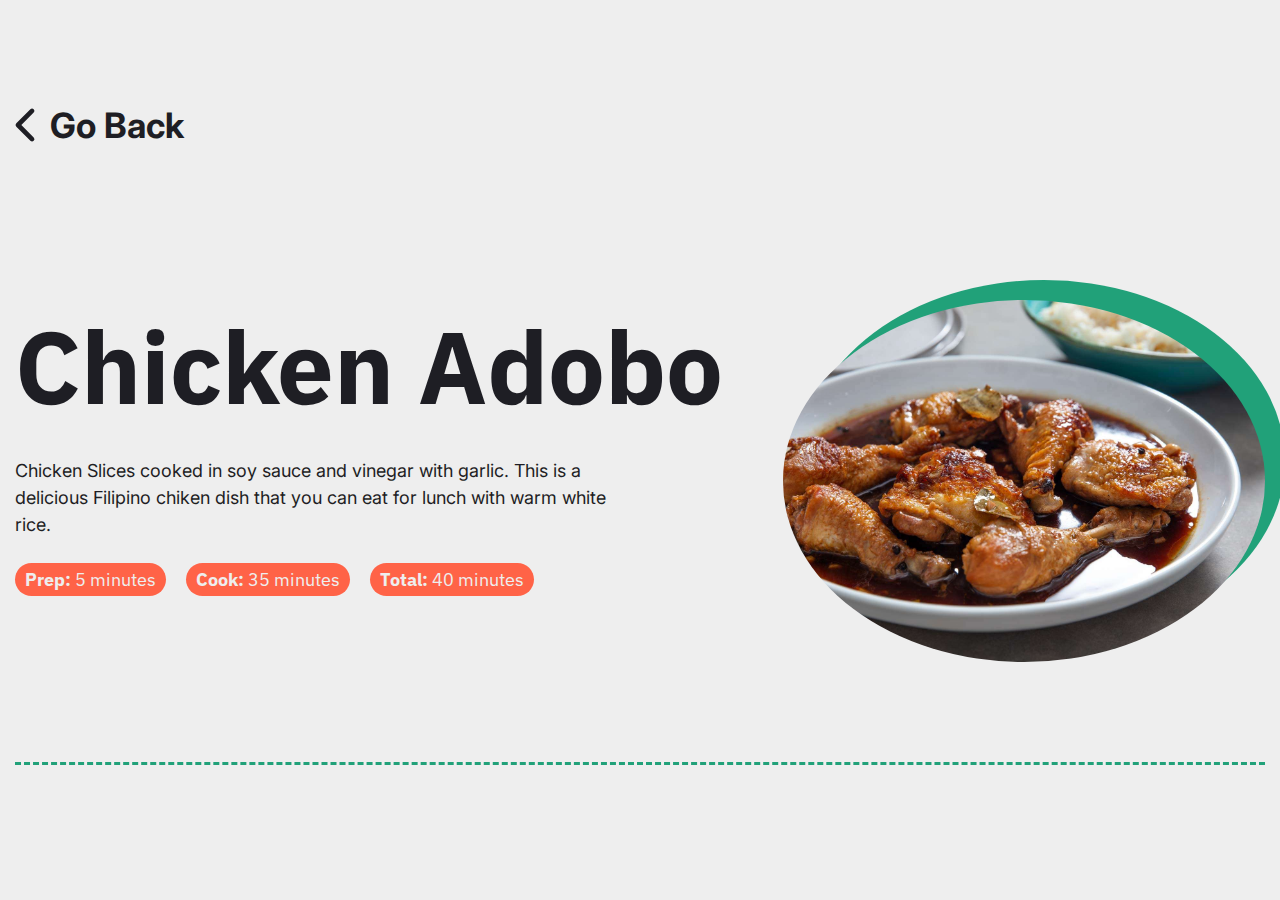
==== recipes/adobo.html @ 6c4349c8 "initial commit" ====
<!DOCTYPE html>
<html lang="en">
  <head>
    <meta charset="UTF-8" />
    <meta name="viewport" content="width=device-width, initial-scale=1.0" />
    <link rel="stylesheet" href="../styles/style.css" />
    <title>Adoboo Recipe - Odin Recipes</title>
  </head>
  <body>
    <main class="h-wrapper">
      <div class="go-home">
        <a href="../index.html"
          ><svg
            xmlns="http://www.w3.org/2000/svg"
            class="ionicon"
            viewBox="0 0 512 512"
          >
            <path
              fill="none"
              stroke="currentColor"
              stroke-linecap="round"
              stroke-linejoin="round"
              stroke-width="48"
              d="M328 112L184 256l144 144"
            />
          </svg>
          Go Back
        </a>
      </div>
      <div class="heading">
        <div class="text-container">
          <h1>Chicken Adobo</h1>
          <p>
            Chicken Slices cooked in soy sauce and vinegar with garlic. This is
            a delicious Filipino chiken dish that you can eat for lunch with
            warm white rice.
          </p>
          <ul class="lables-container">
            <li><span class="text-bold">Prep:</span> 5 minutes</li>
            <li><span class="text-bold">Cook:</span> 35 minutes</li>
            <li><span class="text-bold">Total:</span> 40 minutes</li>
          </ul>
        </div>
        <div class="img-container">
          <picture>
            <source srcset="../assets/adobo.jpg" />
            <img src="../assets/adobo.jpg" alt="adobo" />
          </picture>
        </div>
      </div>
    </main>
  </body>
</html>
---- styles/style.css ----
@import url("https://fonts.googleapis.com/css2?family=IBM+Plex+Sans:wght@400;500;700&family=Inter:wght@400;600&display=swap");

:root {
  --font-size-xs: 1.6rem;
  --font-size-sm: 1.8rem;
  --font-size-md: 3.5rem;
  --font-size-lg: 5rem;
  --font-size-xl: 10.1rem;

  --font-default: "IBM Plex Sans", "Inter", sans-serif;
  --font-inter: "Inter", sans-serif;

  --black: #1e1e24;
  --white: #eeeeee;
  --green: #21a179;
  --red: #ff6347;
}

* {
  margin: 0;
  padding: 0;
  box-sizing: border-box;
}

html {
  font-size: 62.5%;
}

body {
  font-family: var(--font-default);
  font-size: 1.8rem;
  color: var(--black);
  background-color: var(--white);
}

p {
  font-family: var(--font-inter);
  line-height: 1.5;
}

h1 {
  font-size: var(--font-size-xl);
}

ul,
ol {
  list-style: none;
}

.text-bold {
  font-weight: 700;
}

.h-wrapper {
  margin: 10rem 0;
}

.go-home {
  margin: 0 auto 15rem;
  width: 150rem;
}

.go-home a {
  display: flex;
  align-items: center;
  font-family: var(--font-inter);
  font-size: var(--font-size-md);
  font-weight: 700;
  text-decoration: none;
  color: var(--black);
}

.go-home a svg {
  width: 5rem;
  color: var(--black);
}

.heading,
.lables-container {
  display: flex;
}

.heading {
  margin: 0 auto;
  padding-bottom: 10rem;
  width: 125rem;
  border-bottom: 3px dashed var(--green);
}

.text-container > *:not(:last-child) {
  padding-bottom: 2.5rem;
}

.text-container {
  margin-right: 5rem;
}

.text-container p,
.lables-container {
  margin-right: 10rem;
}

.lables-container li {
  margin-right: 2rem;
  padding: 0.5rem 1rem;
  font-size: var(--font-size-sm);
  color: var(--white);
  background-color: var(--red);
  border-radius: 20rem;
}

.img-container {
  position: relative;
  display: block;
  width: 70%;
}

.img-container::before {
  content: "";
  position: absolute;
  top: -2rem;
  left: 2rem;
  background-color: var(--green);
  width: 100%;
  height: 100%;
  border-radius: 100%;
  z-index: -1;
}

.img-container picture img {
  width: 100%;
  vertical-align: middle;
  border-radius: 100%;
}
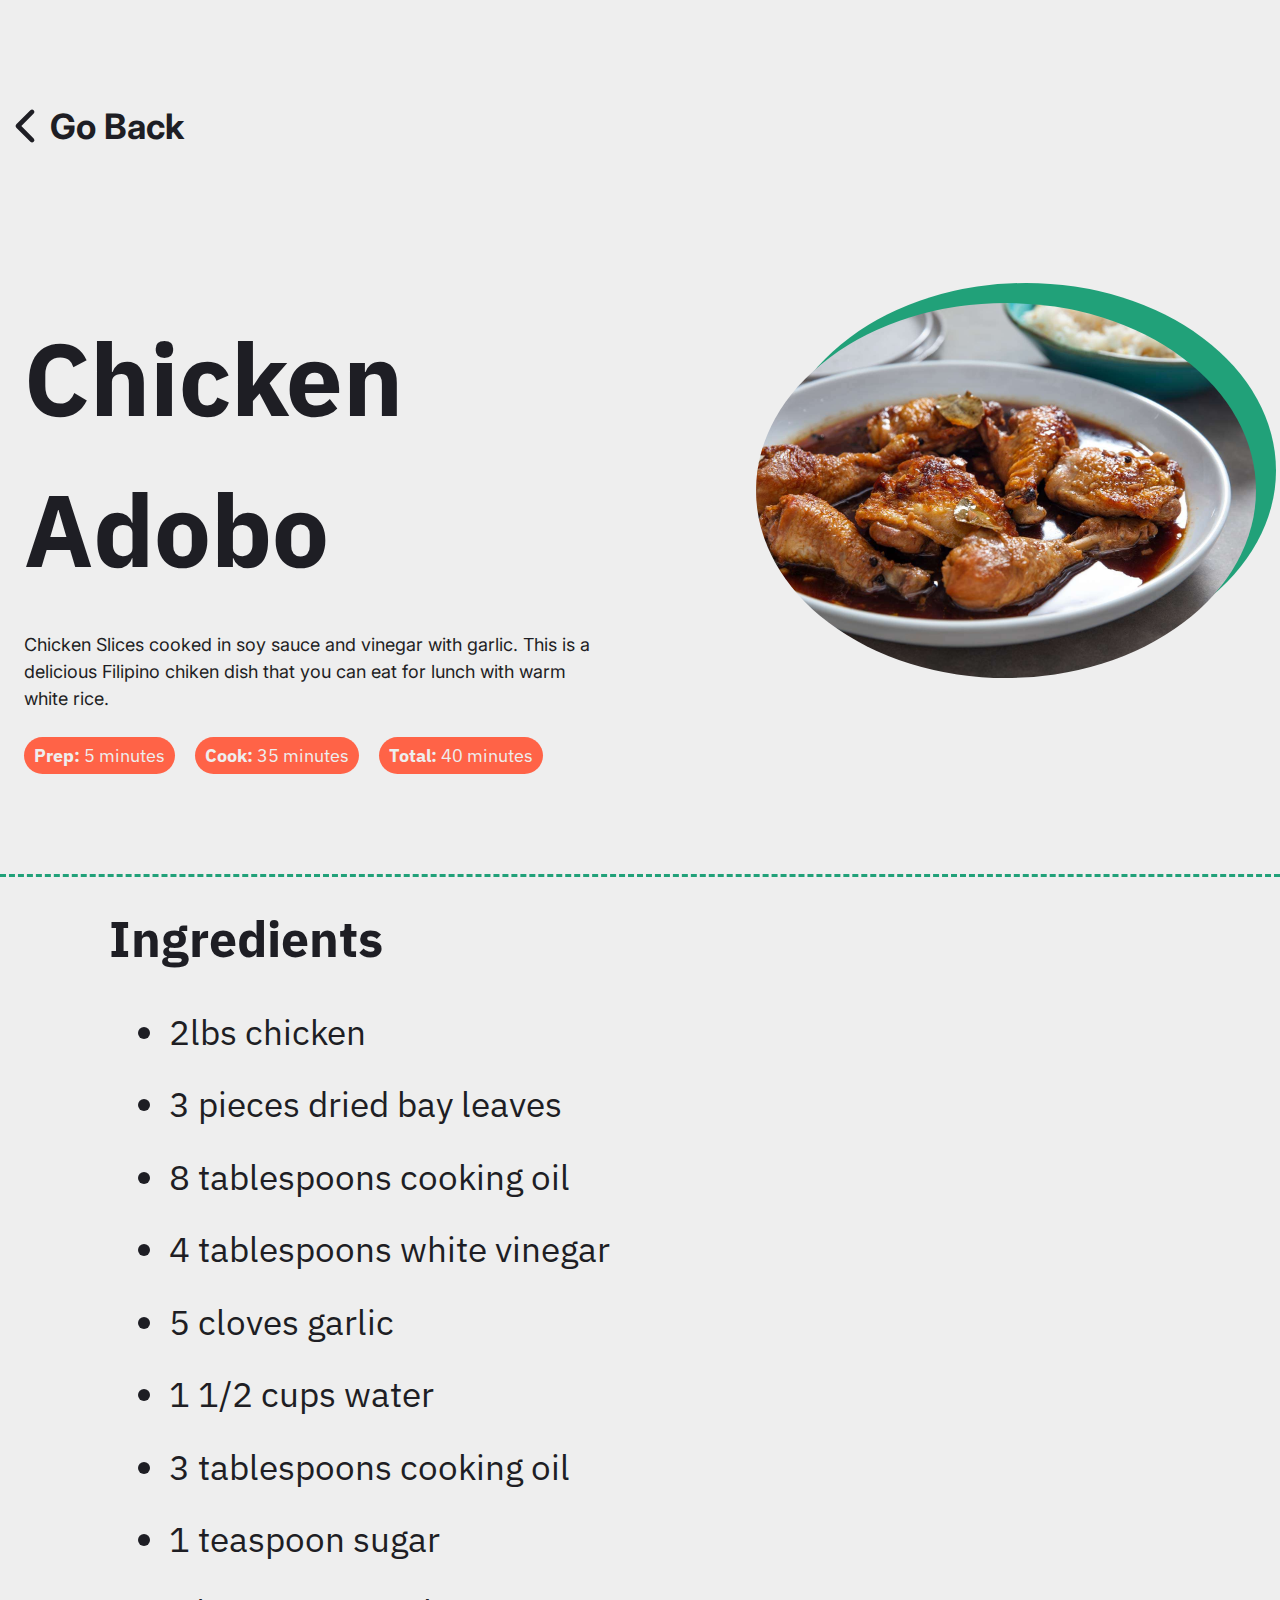
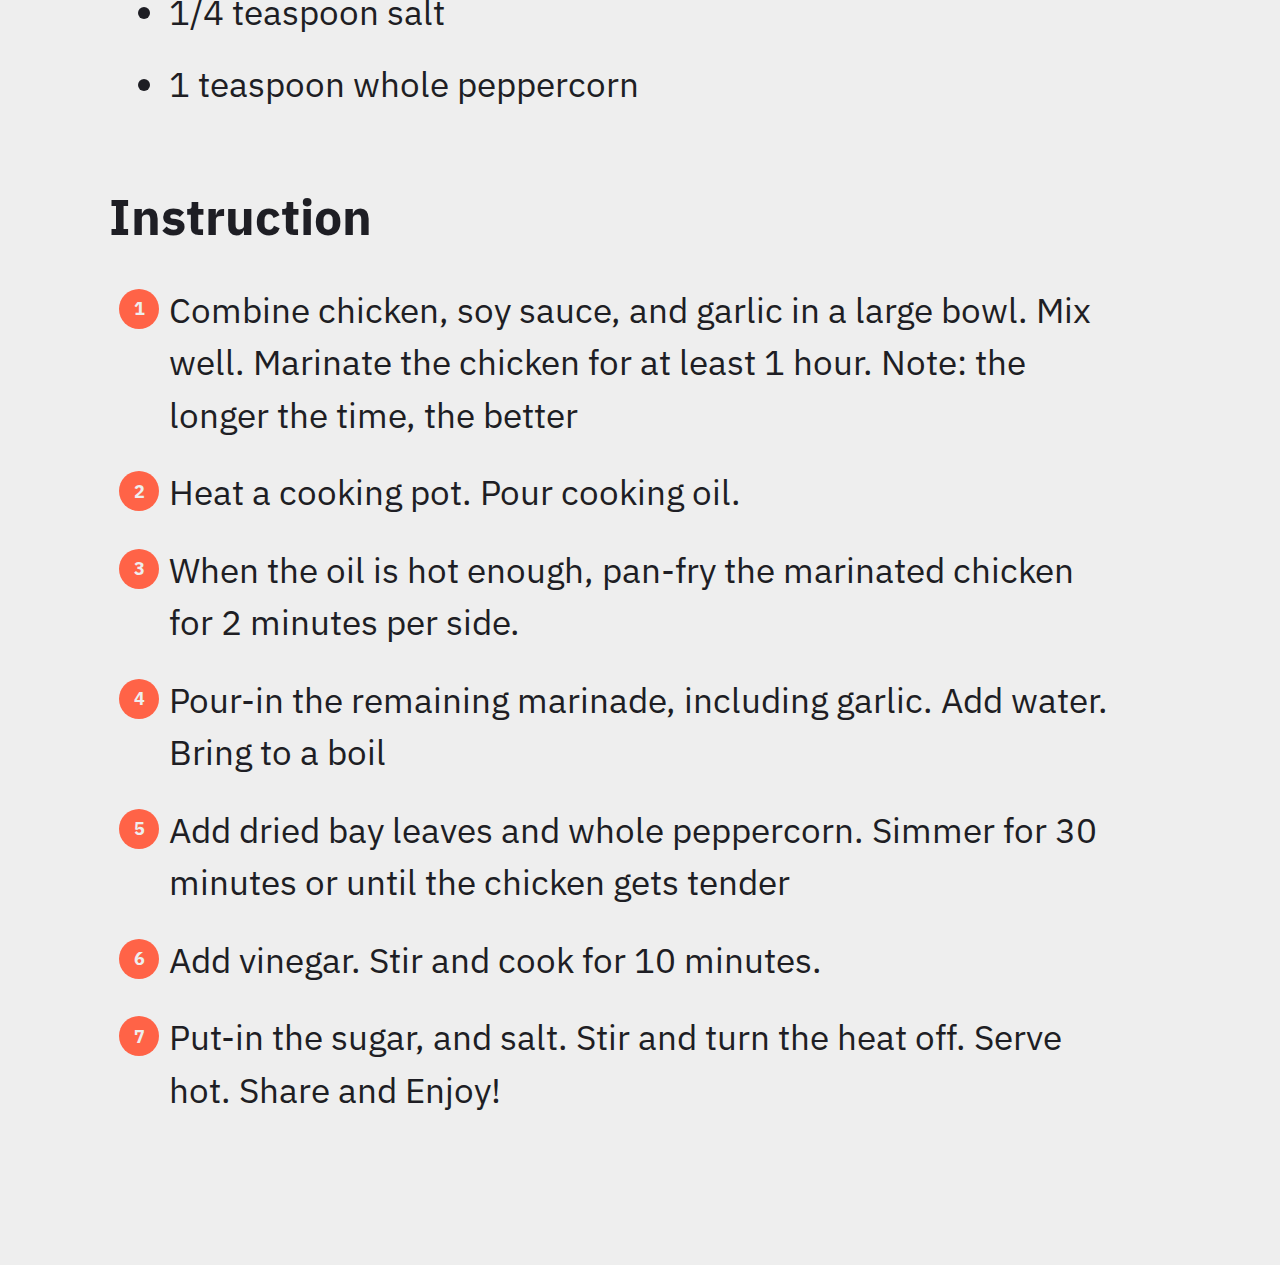
==== commit baf6cd99: "styling recipe pages" ====
--- a/recipes/adobo.html
+++ b/recipes/adobo.html
@@ -4,13 +4,13 @@
     <meta charset="UTF-8" />
     <meta name="viewport" content="width=device-width, initial-scale=1.0" />
     <link rel="stylesheet" href="../styles/style.css" />
-    <title>Adoboo Recipe - Odin Recipes</title>
+    <title>Adobo Recipe - Odin Recipes</title>
   </head>
   <body>
     <main class="h-wrapper">
       <div class="go-home">
-        <a href="../index.html"
-          ><svg
+        <a href="../index.html">
+          <svg
             xmlns="http://www.w3.org/2000/svg"
             class="ionicon"
             viewBox="0 0 512 512"
@@ -48,6 +48,60 @@
           </picture>
         </div>
       </div>
+      <div class="ingredients">
+        <h2>Ingredients</h2>
+        <ul class="ingredients-list">
+          <li>2lbs chicken</li>
+          <li>3 pieces dried bay leaves</li>
+          <li>8 tablespoons cooking oil</li>
+          <li>4 tablespoons white vinegar</li>
+          <li>5 cloves garlic</li>
+          <li>1 1/2 cups water</li>
+          <li>3 tablespoons cooking oil</li>
+          <li>1 teaspoon sugar</li>
+          <li>1/4 teaspoon salt</li>
+          <li>1 teaspoon whole peppercorn</li>
+        </ul>
+      </div>
+      <div class="instruction">
+        <h2>Instruction</h2>
+        <ul class="instruction-list">
+          <li>
+            <span class="numbering">1</span>
+            Combine chicken, soy sauce, and garlic in a large bowl. Mix well.
+            Marinate the chicken for at least 1 hour. Note: the longer the time,
+            the better
+          </li>
+          <li>
+            <span class="numbering">2</span>
+            Heat a cooking pot. Pour cooking oil.
+          </li>
+          <li>
+            <span class="numbering">3</span>
+            When the oil is hot enough, pan-fry the marinated chicken for 2
+            minutes per side.
+          </li>
+          <li>
+            <span class="numbering">4</span>
+            Pour-in the remaining marinade, including garlic. Add water. Bring
+            to a boil
+          </li>
+          <li>
+            <span class="numbering">5</span>
+            Add dried bay leaves and whole peppercorn. Simmer for 30 minutes or
+            until the chicken gets tender
+          </li>
+          <li>
+            <span class="numbering">6</span>
+            Add vinegar. Stir and cook for 10 minutes.
+          </li>
+          <li>
+            <span class="numbering">7</span>
+            Put-in the sugar, and salt. Stir and turn the heat off. Serve hot.
+            Share and Enjoy!
+          </li>
+        </ul>
+      </div>
     </main>
   </body>
 </html>
--- a/styles/style.css
+++ b/styles/style.css
@@ -29,17 +29,21 @@
 body {
   font-family: var(--font-default);
   font-size: 1.8rem;
+  line-height: 1.5;
   color: var(--black);
   background-color: var(--white);
 }
 
 p {
   font-family: var(--font-inter);
-  line-height: 1.5;
 }
 
 h1 {
   font-size: var(--font-size-xl);
+}
+
+h2 {
+  font-size: var(--font-size-lg);
 }
 
 ul,
@@ -57,7 +61,7 @@
 
 .go-home {
   margin: 0 auto 15rem;
-  width: 150rem;
+  max-width: 150rem;
 }
 
 .go-home a {
@@ -70,6 +74,10 @@
   color: var(--black);
 }
 
+.go-home a {
+  width: fit-content;
+}
+
 .go-home a svg {
   width: 5rem;
   color: var(--black);
@@ -81,9 +89,10 @@
 }
 
 .heading {
+  justify-content: space-between;
   margin: 0 auto;
-  padding-bottom: 10rem;
-  width: 125rem;
+  padding: 0 2.4rem 10rem;
+  max-width: 130rem;
   border-bottom: 3px dashed var(--green);
 }
 
@@ -111,8 +120,8 @@
 
 .img-container {
   position: relative;
-  display: block;
-  width: 70%;
+  max-width: 50rem;
+  height: fit-content;
 }
 
 .img-container::before {
@@ -132,3 +141,119 @@
   vertical-align: middle;
   border-radius: 100%;
 }
+
+@media only screen and (max-width: 1215px) {
+  h1 {
+    font-size: var(--font-size-lg);
+  }
+
+  h2 {
+    font-size: var(--font-size-md);
+  }
+
+  .go-home {
+    margin-bottom: 5rem;
+    padding: 0 2.4rem;
+  }
+
+  .go-home a {
+    font-size: var(--font-size-sm);
+  }
+
+  .go-home a svg {
+    width: 3rem;
+  }
+
+  .lables-container li {
+    font-size: var(--font-size-xs);
+  }
+}
+
+@media only screen and (max-width: 995px) {
+  .h-wrapper {
+    margin: 5rem 0;
+  }
+
+  .heading {
+    flex-direction: column-reverse;
+    justify-content: center;
+    align-items: center;
+    padding-bottom: 5rem;
+  }
+
+  .text-container {
+    margin: 0;
+  }
+
+  .text-container p,
+  .lables-container {
+    margin: 0;
+  }
+
+  .lables-container {
+    flex-wrap: wrap;
+  }
+
+  .lables-container li {
+    margin-bottom: 1rem;
+  }
+}
+
+.ingredients,
+.instruction {
+  margin: 0 auto;
+  padding: 2.4rem;
+  max-width: 111rem;
+}
+
+.ingredients .ingredients-list,
+.instruction .instruction-list {
+  margin: 3rem 6rem 0;
+}
+
+.ingredients .ingredients-list li {
+  padding-bottom: 2rem;
+  font-size: var(--font-size-md);
+  list-style-type: disc;
+}
+
+.instruction .instruction-list li {
+  position: relative;
+  padding-bottom: 2.5rem;
+  font-size: var(--font-size-md);
+}
+
+.numbering {
+  --dimension: 4rem;
+
+  position: absolute;
+  top: 0.5rem;
+  left: -5rem;
+  display: flex;
+  align-items: center;
+  justify-content: center;
+  width: var(--dimension);
+  height: var(--dimension);
+  font-size: var(--font-size-sm);
+  font-weight: bold;
+  color: var(--white);
+  background-color: var(--red);
+  border-radius: 20rem;
+}
+
+@media only screen and (max-width: 995px) {
+  .ingredients .ingredients-list li,
+  .instruction .instruction-list li {
+    padding-bottom: 3rem;
+    font-size: var(--font-size-sm);
+  }
+
+  .ingredients .ingredients-list,
+  .instruction .instruction-list {
+    margin: 2rem 4rem 0;
+  }
+
+  .numbering {
+    top: -0.5rem;
+  }
+}
